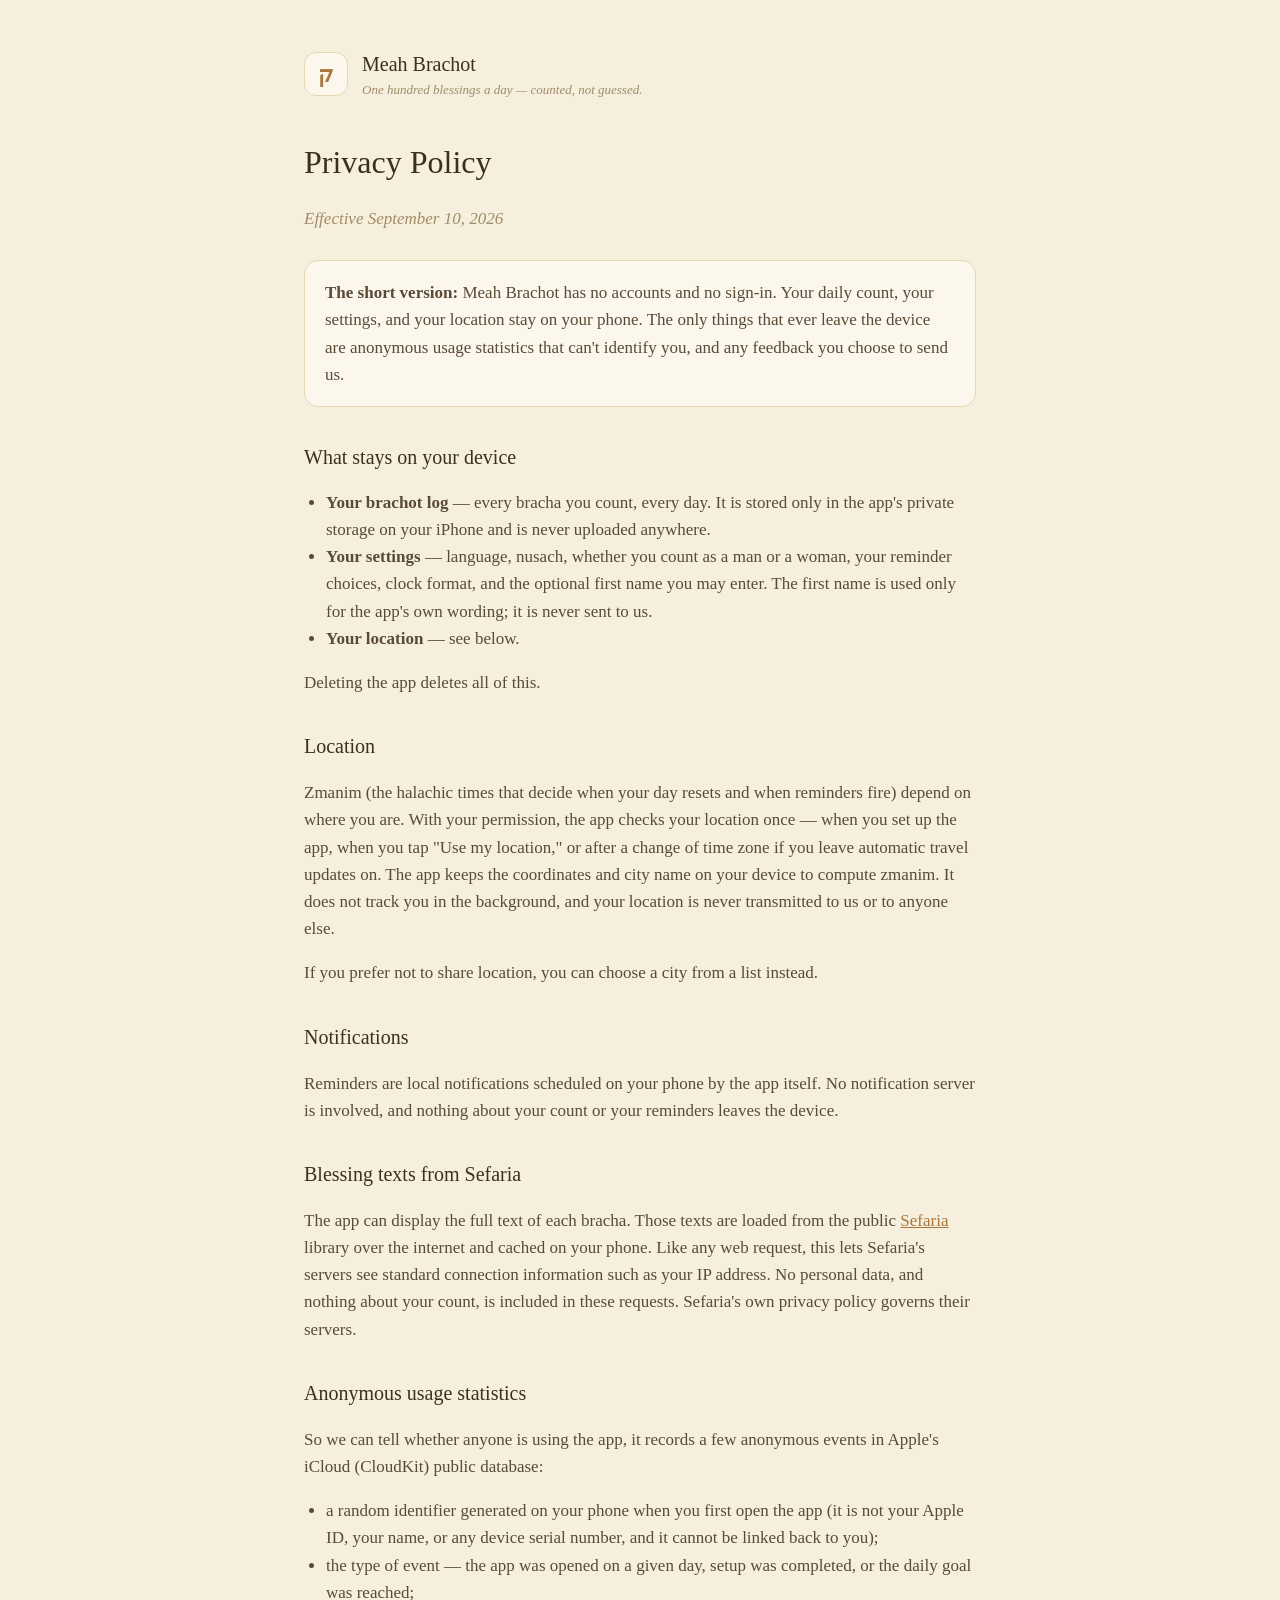
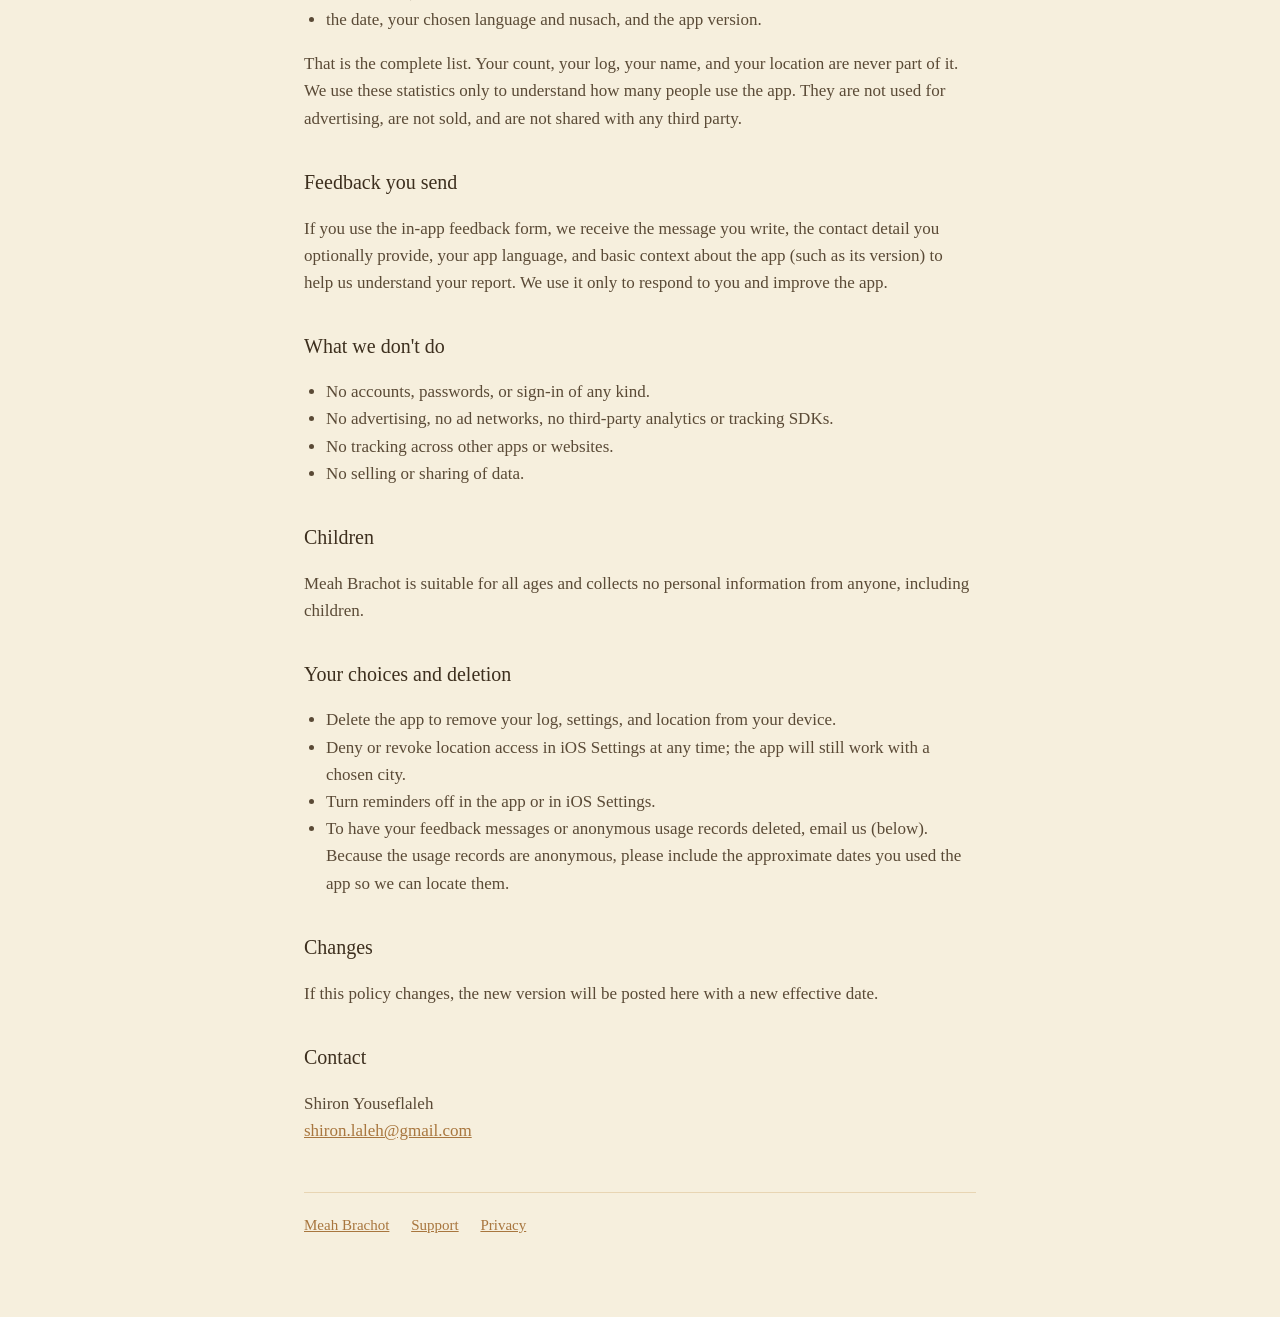
==== privacy.html @ d42ec0c6 "Meah Brachot site: privacy policy and support" ====
<!DOCTYPE html>
<html lang="en">
<head>
<meta charset="utf-8">
<meta name="viewport" content="width=device-width, initial-scale=1">
<title>Privacy Policy — Meah Brachot</title>
<link rel="stylesheet" href="style.css">
</head>
<body>
<main>
<header>
  <div class="mark">ק</div>
  <div class="name">Meah Brachot<small>One hundred blessings a day — counted, not guessed.</small></div>
</header>

<h1>Privacy Policy</h1>
<p class="date">Effective September 10, 2026</p>

<div class="card">
  <p><strong>The short version:</strong> Meah Brachot has no accounts and no sign-in. Your daily count, your settings, and your location stay on your phone. The only things that ever leave the device are anonymous usage statistics that can't identify you, and any feedback you choose to send us.</p>
</div>

<h2>What stays on your device</h2>
<ul>
  <li><strong>Your brachot log</strong> — every bracha you count, every day. It is stored only in the app's private storage on your iPhone and is never uploaded anywhere.</li>
  <li><strong>Your settings</strong> — language, nusach, whether you count as a man or a woman, your reminder choices, clock format, and the optional first name you may enter. The first name is used only for the app's own wording; it is never sent to us.</li>
  <li><strong>Your location</strong> — see below.</li>
</ul>
<p>Deleting the app deletes all of this.</p>

<h2>Location</h2>
<p>Zmanim (the halachic times that decide when your day resets and when reminders fire) depend on where you are. With your permission, the app checks your location once — when you set up the app, when you tap "Use my location," or after a change of time zone if you leave automatic travel updates on. The app keeps the coordinates and city name on your device to compute zmanim. It does not track you in the background, and your location is never transmitted to us or to anyone else.</p>
<p>If you prefer not to share location, you can choose a city from a list instead.</p>

<h2>Notifications</h2>
<p>Reminders are local notifications scheduled on your phone by the app itself. No notification server is involved, and nothing about your count or your reminders leaves the device.</p>

<h2>Blessing texts from Sefaria</h2>
<p>The app can display the full text of each bracha. Those texts are loaded from the public <a href="https://www.sefaria.org">Sefaria</a> library over the internet and cached on your phone. Like any web request, this lets Sefaria's servers see standard connection information such as your IP address. No personal data, and nothing about your count, is included in these requests. Sefaria's own privacy policy governs their servers.</p>

<h2>Anonymous usage statistics</h2>
<p>So we can tell whether anyone is using the app, it records a few anonymous events in Apple's iCloud (CloudKit) public database:</p>
<ul>
  <li>a random identifier generated on your phone when you first open the app (it is not your Apple ID, your name, or any device serial number, and it cannot be linked back to you);</li>
  <li>the type of event — the app was opened on a given day, setup was completed, or the daily goal was reached;</li>
  <li>the date, your chosen language and nusach, and the app version.</li>
</ul>
<p>That is the complete list. Your count, your log, your name, and your location are never part of it. We use these statistics only to understand how many people use the app. They are not used for advertising, are not sold, and are not shared with any third party.</p>

<h2>Feedback you send</h2>
<p>If you use the in-app feedback form, we receive the message you write, the contact detail you optionally provide, your app language, and basic context about the app (such as its version) to help us understand your report. We use it only to respond to you and improve the app.</p>

<h2>What we don't do</h2>
<ul>
  <li>No accounts, passwords, or sign-in of any kind.</li>
  <li>No advertising, no ad networks, no third-party analytics or tracking SDKs.</li>
  <li>No tracking across other apps or websites.</li>
  <li>No selling or sharing of data.</li>
</ul>

<h2>Children</h2>
<p>Meah Brachot is suitable for all ages and collects no personal information from anyone, including children.</p>

<h2>Your choices and deletion</h2>
<ul>
  <li>Delete the app to remove your log, settings, and location from your device.</li>
  <li>Deny or revoke location access in iOS Settings at any time; the app will still work with a chosen city.</li>
  <li>Turn reminders off in the app or in iOS Settings.</li>
  <li>To have your feedback messages or anonymous usage records deleted, email us (below). Because the usage records are anonymous, please include the approximate dates you used the app so we can locate them.</li>
</ul>

<h2>Changes</h2>
<p>If this policy changes, the new version will be posted here with a new effective date.</p>

<h2>Contact</h2>
<p>Shiron Youseflaleh<br>
<a href="mailto:shiron.laleh@gmail.com">shiron.laleh@gmail.com</a></p>

<nav>
  <a href="index.html">Meah Brachot</a>
  <a href="support.html">Support</a>
  <a href="privacy.html">Privacy</a>
</nav>
</main>
</body>
</html>
---- style.css ----
:root {
  --paper: #f6efdd;
  --card: #fbf7ec;
  --ink: #3d2f1e;
  --body: #5a4a36;
  --muted: #a08c68;
  --accent: #a8763e;
  --border: #e8d5b3;
}
* { box-sizing: border-box; }
body {
  margin: 0;
  background: var(--paper);
  color: var(--body);
  font-family: Georgia, "Times New Roman", serif;
  line-height: 1.6;
}
main {
  max-width: 720px;
  margin: 0 auto;
  padding: 48px 24px 80px;
}
header {
  display: flex;
  align-items: center;
  gap: 14px;
  margin-bottom: 36px;
}
.mark {
  width: 44px; height: 44px; border-radius: 12px;
  background: var(--card);
  border: 1.5px solid var(--border);
  display: grid; place-items: center;
  color: var(--accent); font-weight: 700; font-size: 22px;
}
header .name { color: var(--ink); font-size: 20px; }
header .name small { display: block; color: var(--muted); font-size: 13px; font-style: italic; }
h1 { color: var(--ink); font-weight: 500; font-size: 32px; margin: 0 0 6px; }
.date { color: var(--muted); font-style: italic; margin-bottom: 28px; }
h2 { color: var(--ink); font-weight: 500; font-size: 20px; margin: 34px 0 10px; }
p, li { font-size: 17px; }
ul { padding-left: 22px; }
a { color: var(--accent); }
.card {
  background: var(--card);
  border: 1px solid var(--border);
  border-radius: 14px;
  padding: 18px 20px;
  margin: 18px 0;
}
.card p { margin: 0; }
nav { margin-top: 48px; padding-top: 20px; border-top: 1px solid var(--border); font-size: 15px; }
nav a { margin-right: 18px; }
dt { color: var(--ink); font-weight: 600; margin-top: 18px; }
dd { margin: 4px 0 0; }
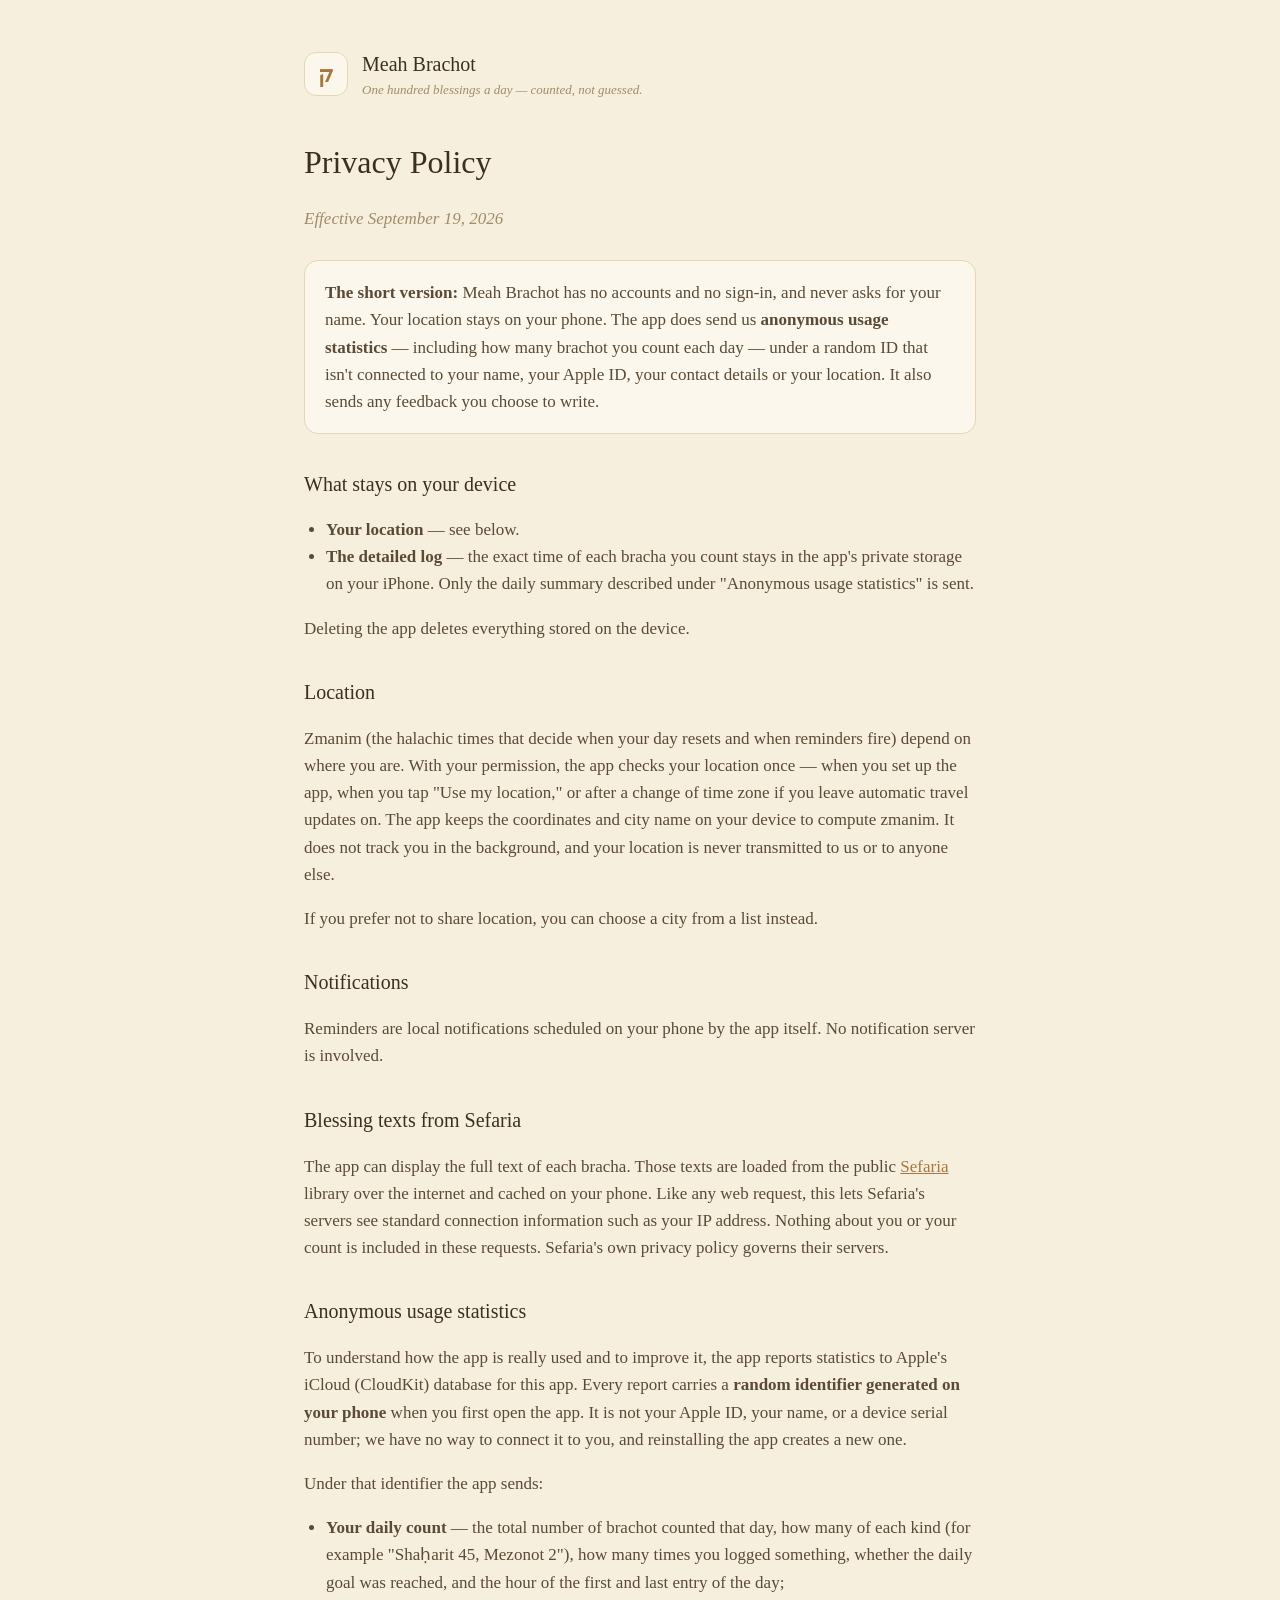
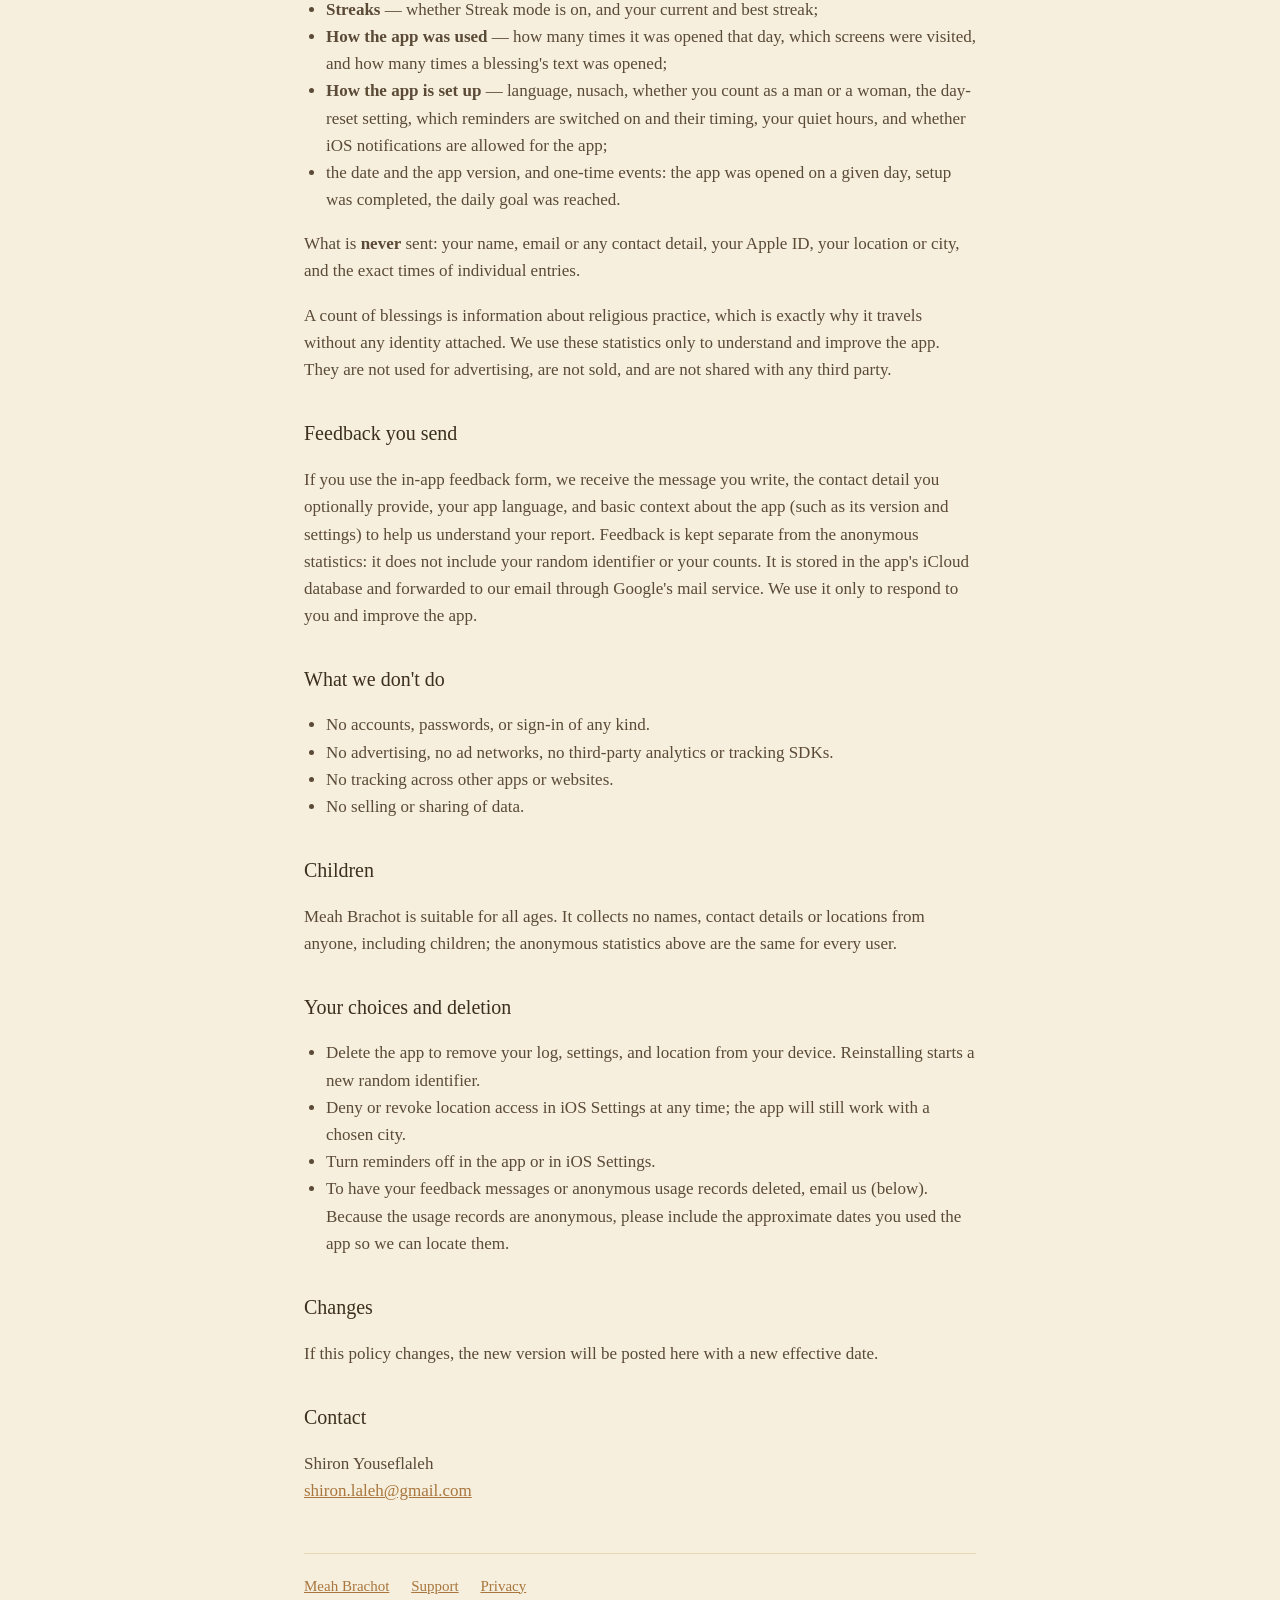
==== commit b658ff92: "Privacy policy: anonymous daily statistics; no name asked" ====
--- a/privacy.html
+++ b/privacy.html
@@ -14,41 +14,44 @@
 </header>
 
 <h1>Privacy Policy</h1>
-<p class="date">Effective September 10, 2026</p>
+<p class="date">Effective September 19, 2026</p>
 
 <div class="card">
-  <p><strong>The short version:</strong> Meah Brachot has no accounts and no sign-in. Your daily count, your settings, and your location stay on your phone. The only things that ever leave the device are anonymous usage statistics that can't identify you, and any feedback you choose to send us.</p>
+  <p><strong>The short version:</strong> Meah Brachot has no accounts and no sign-in, and never asks for your name. Your location stays on your phone. The app does send us <strong>anonymous usage statistics</strong> — including how many brachot you count each day — under a random ID that isn't connected to your name, your Apple ID, your contact details or your location. It also sends any feedback you choose to write.</p>
 </div>
 
 <h2>What stays on your device</h2>
 <ul>
-  <li><strong>Your brachot log</strong> — every bracha you count, every day. It is stored only in the app's private storage on your iPhone and is never uploaded anywhere.</li>
-  <li><strong>Your settings</strong> — language, nusach, whether you count as a man or a woman, your reminder choices, clock format, and the optional first name you may enter. The first name is used only for the app's own wording; it is never sent to us.</li>
   <li><strong>Your location</strong> — see below.</li>
+  <li><strong>The detailed log</strong> — the exact time of each bracha you count stays in the app's private storage on your iPhone. Only the daily summary described under "Anonymous usage statistics" is sent.</li>
 </ul>
-<p>Deleting the app deletes all of this.</p>
+<p>Deleting the app deletes everything stored on the device.</p>
 
 <h2>Location</h2>
 <p>Zmanim (the halachic times that decide when your day resets and when reminders fire) depend on where you are. With your permission, the app checks your location once — when you set up the app, when you tap "Use my location," or after a change of time zone if you leave automatic travel updates on. The app keeps the coordinates and city name on your device to compute zmanim. It does not track you in the background, and your location is never transmitted to us or to anyone else.</p>
 <p>If you prefer not to share location, you can choose a city from a list instead.</p>
 
 <h2>Notifications</h2>
-<p>Reminders are local notifications scheduled on your phone by the app itself. No notification server is involved, and nothing about your count or your reminders leaves the device.</p>
+<p>Reminders are local notifications scheduled on your phone by the app itself. No notification server is involved.</p>
 
 <h2>Blessing texts from Sefaria</h2>
-<p>The app can display the full text of each bracha. Those texts are loaded from the public <a href="https://www.sefaria.org">Sefaria</a> library over the internet and cached on your phone. Like any web request, this lets Sefaria's servers see standard connection information such as your IP address. No personal data, and nothing about your count, is included in these requests. Sefaria's own privacy policy governs their servers.</p>
+<p>The app can display the full text of each bracha. Those texts are loaded from the public <a href="https://www.sefaria.org">Sefaria</a> library over the internet and cached on your phone. Like any web request, this lets Sefaria's servers see standard connection information such as your IP address. Nothing about you or your count is included in these requests. Sefaria's own privacy policy governs their servers.</p>
 
 <h2>Anonymous usage statistics</h2>
-<p>So we can tell whether anyone is using the app, it records a few anonymous events in Apple's iCloud (CloudKit) public database:</p>
+<p>To understand how the app is really used and to improve it, the app reports statistics to Apple's iCloud (CloudKit) database for this app. Every report carries a <strong>random identifier generated on your phone</strong> when you first open the app. It is not your Apple ID, your name, or a device serial number; we have no way to connect it to you, and reinstalling the app creates a new one.</p>
+<p>Under that identifier the app sends:</p>
 <ul>
-  <li>a random identifier generated on your phone when you first open the app (it is not your Apple ID, your name, or any device serial number, and it cannot be linked back to you);</li>
-  <li>the type of event — the app was opened on a given day, setup was completed, or the daily goal was reached;</li>
-  <li>the date, your chosen language and nusach, and the app version.</li>
+  <li><strong>Your daily count</strong> — the total number of brachot counted that day, how many of each kind (for example "Shaḥarit 45, Mezonot 2"), how many times you logged something, whether the daily goal was reached, and the hour of the first and last entry of the day;</li>
+  <li><strong>Streaks</strong> — whether Streak mode is on, and your current and best streak;</li>
+  <li><strong>How the app was used</strong> — how many times it was opened that day, which screens were visited, and how many times a blessing's text was opened;</li>
+  <li><strong>How the app is set up</strong> — language, nusach, whether you count as a man or a woman, the day-reset setting, which reminders are switched on and their timing, your quiet hours, and whether iOS notifications are allowed for the app;</li>
+  <li>the date and the app version, and one-time events: the app was opened on a given day, setup was completed, the daily goal was reached.</li>
 </ul>
-<p>That is the complete list. Your count, your log, your name, and your location are never part of it. We use these statistics only to understand how many people use the app. They are not used for advertising, are not sold, and are not shared with any third party.</p>
+<p>What is <strong>never</strong> sent: your name, email or any contact detail, your Apple ID, your location or city, and the exact times of individual entries.</p>
+<p>A count of blessings is information about religious practice, which is exactly why it travels without any identity attached. We use these statistics only to understand and improve the app. They are not used for advertising, are not sold, and are not shared with any third party.</p>
 
 <h2>Feedback you send</h2>
-<p>If you use the in-app feedback form, we receive the message you write, the contact detail you optionally provide, your app language, and basic context about the app (such as its version) to help us understand your report. We use it only to respond to you and improve the app.</p>
+<p>If you use the in-app feedback form, we receive the message you write, the contact detail you optionally provide, your app language, and basic context about the app (such as its version and settings) to help us understand your report. Feedback is kept separate from the anonymous statistics: it does not include your random identifier or your counts. It is stored in the app's iCloud database and forwarded to our email through Google's mail service. We use it only to respond to you and improve the app.</p>
 
 <h2>What we don't do</h2>
 <ul>
@@ -59,11 +62,11 @@
 </ul>
 
 <h2>Children</h2>
-<p>Meah Brachot is suitable for all ages and collects no personal information from anyone, including children.</p>
+<p>Meah Brachot is suitable for all ages. It collects no names, contact details or locations from anyone, including children; the anonymous statistics above are the same for every user.</p>
 
 <h2>Your choices and deletion</h2>
 <ul>
-  <li>Delete the app to remove your log, settings, and location from your device.</li>
+  <li>Delete the app to remove your log, settings, and location from your device. Reinstalling starts a new random identifier.</li>
   <li>Deny or revoke location access in iOS Settings at any time; the app will still work with a chosen city.</li>
   <li>Turn reminders off in the app or in iOS Settings.</li>
   <li>To have your feedback messages or anonymous usage records deleted, email us (below). Because the usage records are anonymous, please include the approximate dates you used the app so we can locate them.</li>
